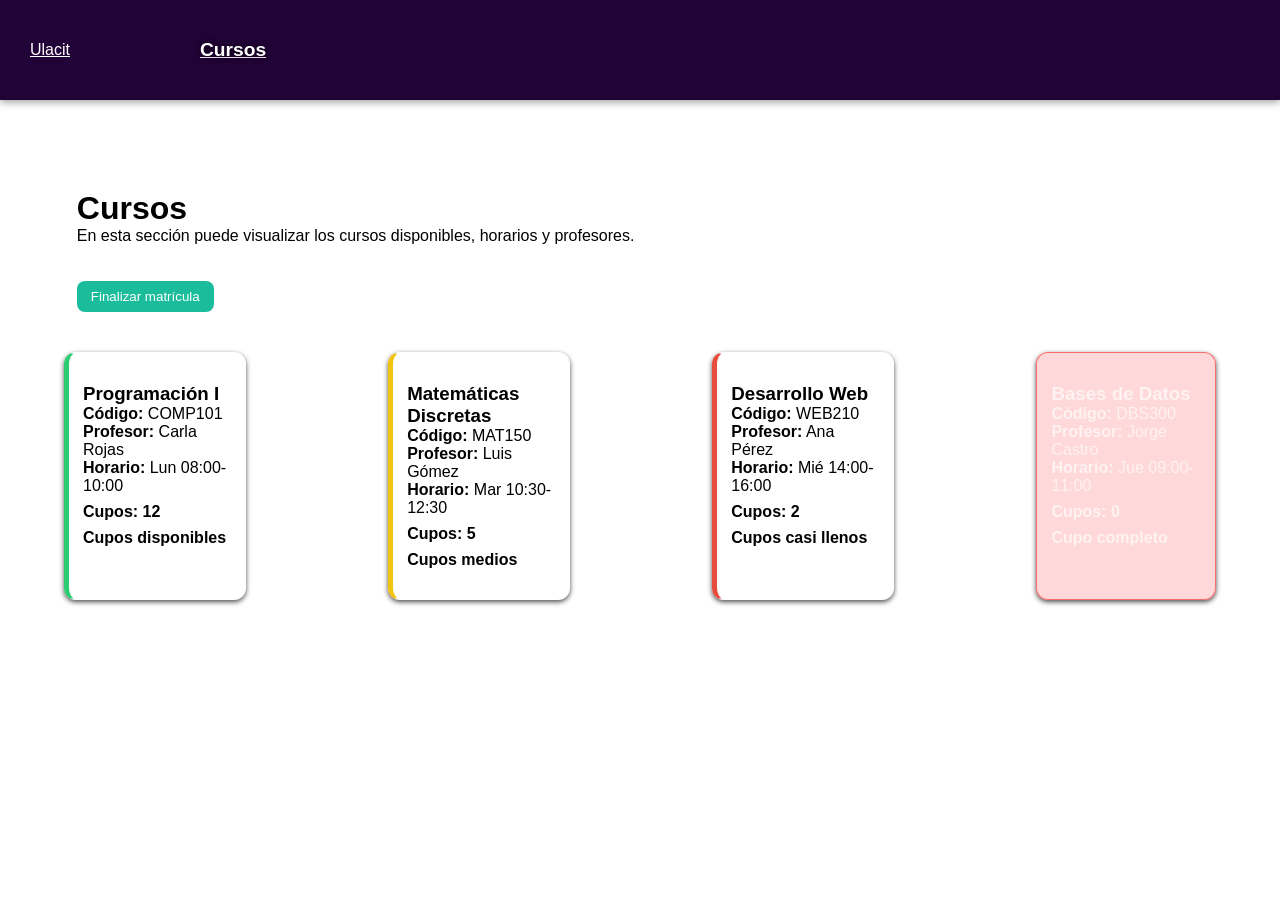
==== cursos.html @ ebf5ad23 "primer commit" ====
<!DOCTYPE html>
<html lang="en">
    <head>
        <meta charset="UTF-8">
        <meta name="viewport" content="width=device-width, initial-scale=1.0">
        <title>Document</title>
        <link rel="stylesheet" href="index.css">
    </head>
    <header class="ulacit-header">
        <a class="logo" href="index.html">Ulacit</a>
        <a class="MenuParte" href="cursos.html">Cursos</a>
    </header>
    <body>
        <div class="main">
            <h1>Cursos</h1>
            <p>
                En esta sección puede visualizar los cursos disponibles,
                horarios y profesores.
            </p>
            <p id="carrito-info" style="margin-top: 8px; color: #fff;">Carrito: 0 cursos</p>
            <button id="btn-checkout" type="button">Finalizar matrícula</button>
        </div>
        <div class="access-cards"></div>

        <!-- Modal curso -->
        <div class="modal" id="curso-modal" aria-hidden="true">
            <div class="modal-content">
                <button class="modal-close" id="modal-close">×</button>
                <h2>Detalle del curso</h2>
                <div id="modal-body"></div>
                <div class="modal-actions">
                    <button class="btn si" id="add-to-cart" type="button">Agregar al carrito</button>
                    <button class="btn no" id="modal-cancel" type="button">Cancelar</button>
                </div>
            </div>
        </div>

        <script src="index.js"></script>
    </body>
</html>
---- index.css ----
/* Reset general */
* {
  margin: 0;
}

/* Fuente general */
* {
  font-family: Verdana, Geneva, sans-serif !important;
  box-sizing: border-box;
}
.btn {
  margin: 5px;

  color: floralwhite;
  border: 1px solid #fff;
  border-radius: 5px;
  padding: 5px;
}
.btn {
  margin: 5px;
  background-color: #c0392b;
  color: floralwhite;
}
.si {
  background-color: #115c00;
}
.no {
  background-color: #c0392b;
}
.volver{
    background-color: #2ecc71;
}
.MenuParte {
  font-size: 1.2rem;
  font-weight: bold;
  color: #ffffff;
  text-shadow: 0px 0px 6px rgba(0, 0, 0, 0.85);
  padding: 100px;
}
.MenuParte:hover {
  box-shadow: #ffffff 1px 5px 10px;
}
.logo {
  width: 100px;
  text-align: center;
  color: #ffffff;
}
/* ======= CONTENEDOR PRINCIPAL ======= */
.main {
  padding: 90px 6% 40px 6%; /* 90px arriba para dejar espacio al header fijo */
  position: relative;
  z-index: 5;
}

/* Panel sombreado sobre la imagen (estilo login-block anterior) */
.left-panel {
  max-width: 380px;
  width: 100%;
  background: rgba(0, 0, 0, 0.65); /* sombreado elegante */
  border-radius: 16px;
  padding: 26px 28px;
  box-shadow: 0 18px 40px rgba(0, 0, 0, 0.75);
}

.left-panel h1 {
  font-size: 22px;
  font-weight: bold;
  margin: 0 0 6px 0;
}

.left-panel h2 {
  font-size: 13px;
  margin: 0 0 24px 0;
  opacity: 0.9;
}

/* Pie de página fijo para el copyright */
#copyright {
  position: fixed;
  bottom: 12px;
  left: 50%;
  transform: translateX(-50%);
  background: rgba(0, 0, 0, 0.45);
  padding: 6px 18px;
  border-radius: 8px;
  color: #ffffff !important;
  text-shadow: 0px 0px 6px rgba(0, 0, 0, 0.85);
  font-size: 0.85rem;
  font-weight: 500;
  z-index: 9999;
}

#copyright a {
  color: #ffffff !important;
  text-decoration: none;
}

/* ======= TARJETAS DE ACCESO ======= */
.access-cards {
  display: flex;
  gap: 14px;
  width: 100%;
}

.access-card {
  background: rgba(255, 255, 255, 0.06);
  width: 33%;
  border-radius: 12px;
  padding: 30px 14px;
  margin: 0% 5%;
  text-decoration: none;
  border: 1px solid rgba(255, 255, 255, 0.18);
  transition: 0.25s;
  box-shadow: 0 2px 5px rgba(0, 0, 0, 0.7);
}

.access-card img {
  width: 60px;
  height: 60px;
  border-radius: 10px;
  object-fit: cover;
  flex-shrink: 0;
}

.access-card span {
  font-size: 14px;
  font-weight: bold;
}

.access-card:hover {
  background: rgba(255, 255, 255, 0.16);
  transform: translateX(4px);
  box-shadow: 0 10px 25px rgba(0, 0, 0, 0.7);
}

.access-card.full {
  background: rgba(255, 0, 0, 0.15);
  color: rgba(255, 255, 255, 0.65);
  border-color: rgba(255, 0, 0, 0.5);
  cursor: not-allowed;
}

.access-card.green {
  border-left: 5px solid #2ecc71;
}

.access-card.yellow {
  border-left: 5px solid #f1c40f;
}

.access-card.red {
  border-left: 5px solid #e74c3c;
}

.access-card .status {
  font-weight: 700;
  margin-top: 8px;
}

.modal {
  position: fixed;
  inset: 0;
  background: rgba(0, 0, 0, 0.55);
  display: none;
  align-items: center;
  justify-content: center;
  z-index: 10000;
}

.modal.visible {
  display: flex;
}

.modal-content {
  background: #111;
  color: #fff;
  padding: 22px;
  border-radius: 12px;
  width: min(520px, 95vw);
  box-shadow: 0 25px 60px rgba(0, 0, 0, 0.6);
  position: relative;
}

.modal-close {
  position: absolute;
  right: 12px;
  top: 12px;
  background: transparent;
  border: 0;
  color: #ccc;
  font-size: 1.4rem;
  cursor: pointer;
}

.modal-actions {
  margin-top: 16px;
  display: flex;
  justify-content: flex-end;
}

#btn-checkout {
  background: #1abc9c;
  border: none;
  color: #fff;
  padding: 8px 14px;
  border-radius: 8px;
  cursor: pointer;
  margin-top: 10px;
}

#btn-checkout:hover {
  opacity: 0.9;
}
.ulacit-header {
  background-color: #220337; /* Morado institucional */
  display: flex;
  align-items: center;
  box-shadow: 0 2px 8px rgba(0, 0, 0, 0.4);
  position: relative;
  z-index: 999;
  height: 100px;
}

/* LOGO ULACIT */
.ulacit-header img {
  height: 110px; /* << Tamaño grande y visible */
  width: auto;
  object-fit: contain;
  image-rendering: auto;
}

/* ========================= */
/* RESPONSIVO */
/* ========================= */

@media (max-width: 900px) {
  .main-container {
    justify-content: center;
    padding: 30px 4%;
  }

  .left-panel {
    max-width: 340px;
    padding: 22px 20px;
  }
}

@media (max-width: 600px) {
  body.bb-login {
    background-attachment: scroll;
    background-position: top center;
  }

  .left-panel {
    max-width: 320px;
  }
}

@media (max-width: 768px) {
  body.bb-login {
    background-size: cover; /* en móvil volvemos a cover para llenar la pantalla */
    background-position: center top;
    background-attachment: scroll;
  }

  .main-container {
    padding: 80px 4% 30px 4%;
    justify-content: center;
  }
}
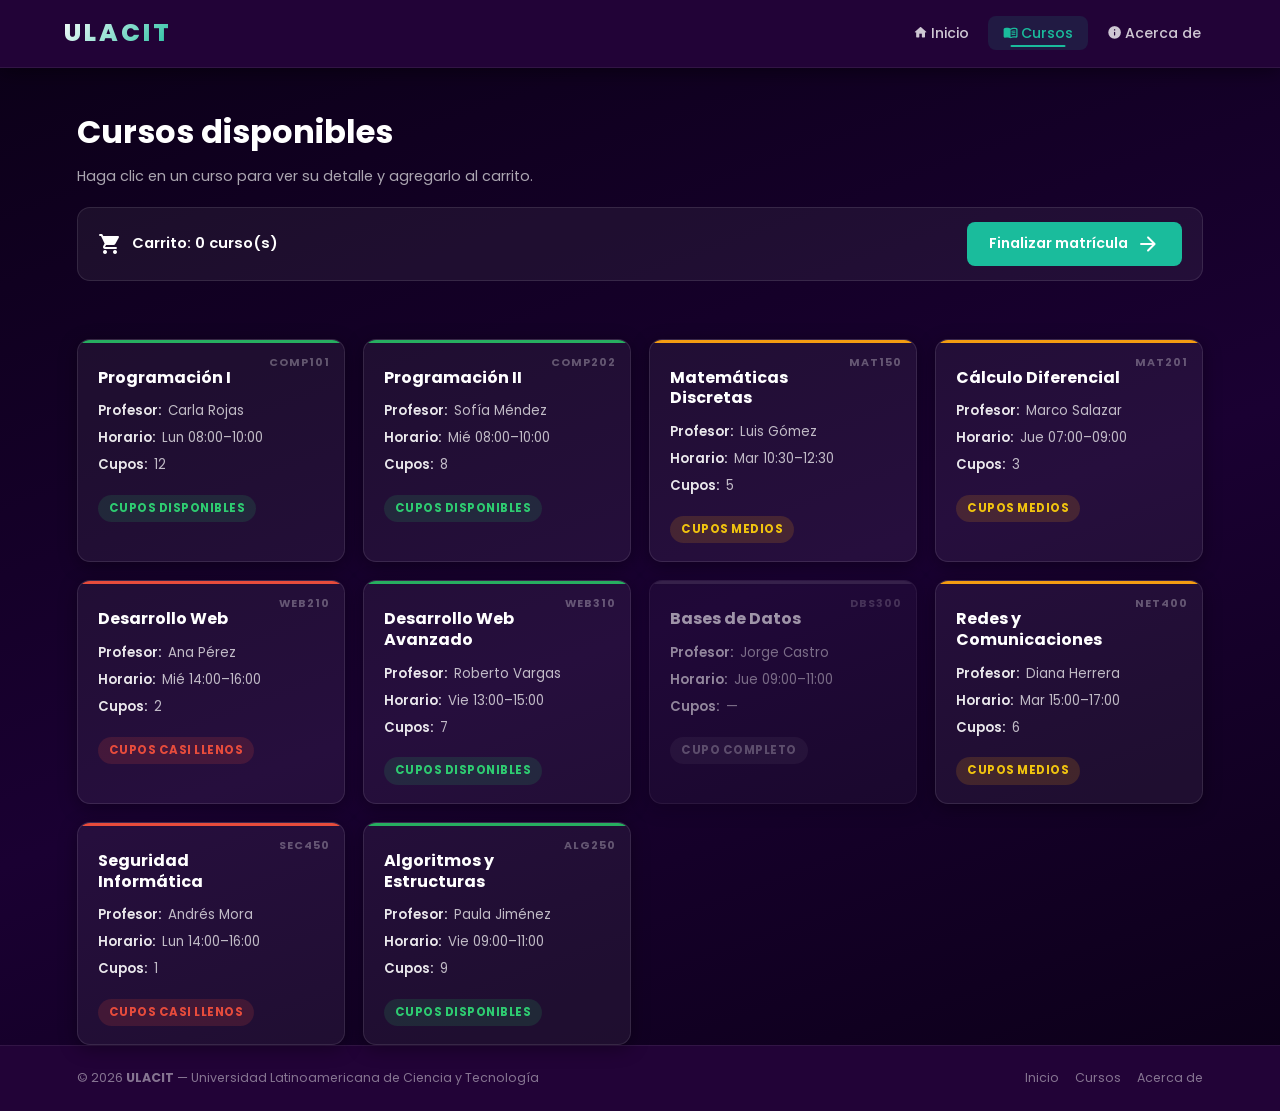
==== commit 6b7aaea9: "claude aporte" ====
--- a/cursos.html
+++ b/cursos.html
@@ -1,40 +1,97 @@
 <!DOCTYPE html>
-<html lang="en">
-    <head>
-        <meta charset="UTF-8">
-        <meta name="viewport" content="width=device-width, initial-scale=1.0">
-        <title>Document</title>
-        <link rel="stylesheet" href="index.css">
-    </head>
-    <header class="ulacit-header">
-        <a class="logo" href="index.html">Ulacit</a>
-        <a class="MenuParte" href="cursos.html">Cursos</a>
-    </header>
-    <body>
-        <div class="main">
-            <h1>Cursos</h1>
-            <p>
-                En esta sección puede visualizar los cursos disponibles,
-                horarios y profesores.
-            </p>
-            <p id="carrito-info" style="margin-top: 8px; color: #fff;">Carrito: 0 cursos</p>
-            <button id="btn-checkout" type="button">Finalizar matrícula</button>
+<html lang="es">
+<head>
+  <meta charset="UTF-8">
+  <meta name="viewport" content="width=device-width, initial-scale=1.0">
+  <meta name="description" content="Catálogo de cursos disponibles — Sistema de Matrícula ULACIT">
+  <title>Cursos | Sistema de Matrícula — ULACIT</title>
+  <link rel="stylesheet" href="index.css">
+  <link rel="stylesheet" href="https://fonts.googleapis.com/icon?family=Material+Icons+Round">
+</head>
+<body>
+
+  <!-- ── Header ─────────────────────────────────── -->
+  <header class="ulacit-header">
+    <a class="logo" href="index.html">ULACIT</a>
+
+    <nav aria-label="Navegación principal">
+      <ul class="nav-menu" id="nav-menu">
+        <li><a class="nav-link" href="index.html"><span class="material-icons-round">home</span>Inicio</a></li>
+        <li><a class="nav-link active" href="cursos.html"><span class="material-icons-round">menu_book</span>Cursos</a></li>
+        <li><a class="nav-link" href="about.html"><span class="material-icons-round">info</span>Acerca de</a></li>
+      </ul>
+    </nav>
+
+    <button class="hamburger" id="hamburger" aria-label="Abrir menú" aria-expanded="false">
+      <span></span><span></span><span></span>
+    </button>
+  </header>
+
+  <!-- ── Page wrapper ───────────────────────────── -->
+  <div class="page-wrapper">
+
+    <div class="main">
+      <h1 class="page-title">Cursos disponibles</h1>
+      <p class="page-subtitle">Haga clic en un curso para ver su detalle y agregarlo al carrito.</p>
+
+      <!-- Cart bar -->
+      <div class="cart-bar">
+        <div class="cart-left">
+          <span class="material-icons-round cart-icon">shopping_cart</span>
+          <span id="carrito-info">Carrito: 0 curso(s)</span>
         </div>
-        <div class="access-cards"></div>
+        <button id="btn-checkout" type="button">
+          Finalizar matrícula <span class="material-icons-round">arrow_forward</span>
+        </button>
+      </div>
+    </div>
 
-        <!-- Modal curso -->
-        <div class="modal" id="curso-modal" aria-hidden="true">
-            <div class="modal-content">
-                <button class="modal-close" id="modal-close">×</button>
-                <h2>Detalle del curso</h2>
-                <div id="modal-body"></div>
-                <div class="modal-actions">
-                    <button class="btn si" id="add-to-cart" type="button">Agregar al carrito</button>
-                    <button class="btn no" id="modal-cancel" type="button">Cancelar</button>
-                </div>
-            </div>
+    <!-- Cards container (filled by JS) -->
+    <div class="access-cards" style="padding: 0 6%;"></div>
+
+    <!-- ── Modal ──────────────────────────────── -->
+    <div class="modal" id="curso-modal" aria-hidden="true" role="dialog" aria-modal="true" aria-labelledby="modal-title">
+      <div class="modal-content">
+        <button class="modal-close" id="modal-close" aria-label="Cerrar"><span class="material-icons-round">close</span></button>
+        <h2 id="modal-title">Detalle del curso</h2>
+        <div id="modal-body"></div>
+        <div class="modal-actions">
+          <button class="btn no"  id="modal-cancel" type="button"><span class="material-icons-round">close</span> Cancelar</button>
+          <button class="btn si"  id="add-to-cart"  type="button"><span class="material-icons-round">add_shopping_cart</span> Agregar al carrito</button>
         </div>
+      </div>
+    </div>
 
-        <script src="index.js"></script>
-    </body>
-</html>+  </div><!-- /page-wrapper -->
+
+  <!-- ── Footer ─────────────────────────────────── -->
+  <footer class="site-footer">
+    <span class="footer-copy">
+      &copy; 2026 <strong>ULACIT</strong> — Universidad Latinoamericana de Ciencia y Tecnología
+    </span>
+    <nav class="footer-links" aria-label="Links del pie de página">
+      <a href="index.html">Inicio</a>
+      <a href="cursos.html">Cursos</a>
+      <a href="about.html">Acerca de</a>
+    </nav>
+  </footer>
+
+  <script src="index.js"></script>
+  <script>
+    const hamburger = document.getElementById('hamburger');
+    const navMenu   = document.getElementById('nav-menu');
+    hamburger.addEventListener('click', () => {
+      const open = hamburger.classList.toggle('open');
+      navMenu.classList.toggle('open');
+      hamburger.setAttribute('aria-expanded', open);
+    });
+    navMenu.querySelectorAll('.nav-link').forEach(link => {
+      link.addEventListener('click', () => {
+        hamburger.classList.remove('open');
+        navMenu.classList.remove('open');
+        hamburger.setAttribute('aria-expanded', 'false');
+      });
+    });
+  </script>
+</body>
+</html>
--- a/index.css
+++ b/index.css
@@ -1,270 +1,953 @@
-/* Reset general */
-* {
-  margin: 0;
-}
-
-/* Fuente general */
-* {
-  font-family: Verdana, Geneva, sans-serif !important;
-  box-sizing: border-box;
-}
+/* ============================================================
+   ULACIT — Sistema de Matrícula  |  index.css
+   ============================================================ */
+
+@import url('https://fonts.googleapis.com/css2?family=Poppins:wght@300;400;500;600;700;800&display=swap');
+
+/* ─── VARIABLES ───────────────────────────────────────────── */
+:root {
+  --clr-primary:       #220337;
+  --clr-primary-dark:  #150220;
+  --clr-primary-light: #3a0660;
+  --clr-secondary:     #1abc9c;
+  --clr-secondary-dark:#16a085;
+  --clr-accent:        #9b59b6;
+  --clr-danger:        #e74c3c;
+  --clr-warning:       #f39c12;
+  --clr-success:       #27ae60;
+  --clr-text:          #ffffff;
+  --clr-muted:         rgba(255,255,255,.65);
+  --clr-card:          rgba(255,255,255,.055);
+  --clr-card-border:   rgba(255,255,255,.1);
+  --clr-overlay:       rgba(0,0,0,.6);
+
+  --header-h:   68px;
+  --radius:     13px;
+  --radius-sm:  8px;
+  --shadow-sm:  0 4px 18px rgba(0,0,0,.35);
+  --shadow-lg:  0 14px 40px rgba(0,0,0,.6);
+  --transition: .22s ease;
+}
+
+/* ─── RESET & BASE ────────────────────────────────────────── */
+*, *::before, *::after { margin: 0; padding: 0; box-sizing: border-box; }
+
+html { scroll-behavior: smooth; font-size: 16px; }
+
+body {
+  font-family: 'Poppins', Verdana, Geneva, sans-serif;
+  background: linear-gradient(160deg, #0b0017 0%, #1a0032 55%, #0b0017 100%);
+  color: var(--clr-text);
+  min-height: 100vh;
+  line-height: 1.65;
+}
+
+a { text-decoration: none; color: inherit; }
+img { display: block; max-width: 100%; }
+button { font-family: inherit; cursor: pointer; }
+
+/* ─── HEADER / NAV ────────────────────────────────────────── */
+.ulacit-header {
+  position: fixed;
+  top: 0; left: 0; right: 0;
+  height: var(--header-h);
+  background: var(--clr-primary);
+  display: flex;
+  align-items: center;
+  justify-content: space-between;
+  padding: 0 5%;
+  z-index: 1000;
+  box-shadow: 0 2px 20px rgba(0,0,0,.5);
+  border-bottom: 1px solid rgba(255,255,255,.07);
+}
+
+.logo {
+  font-size: 1.55rem;
+  font-weight: 800;
+  letter-spacing: 3px;
+  text-transform: uppercase;
+  background: linear-gradient(135deg, #fff 0%, var(--clr-secondary) 100%);
+  -webkit-background-clip: text;
+  -webkit-text-fill-color: transparent;
+  background-clip: text;
+  flex-shrink: 0;
+}
+
+/* Nav list */
+.nav-menu {
+  display: flex;
+  align-items: center;
+  list-style: none;
+  gap: 4px;
+}
+
+.nav-link {
+  font-size: .88rem;
+  font-weight: 500;
+  color: rgba(255,255,255,.78);
+  padding: 7px 15px;
+  border-radius: var(--radius-sm);
+  transition: var(--transition);
+  position: relative;
+  white-space: nowrap;
+}
+
+.nav-link::after {
+  content: '';
+  position: absolute;
+  bottom: 3px; left: 50%;
+  transform: translateX(-50%);
+  width: 0; height: 2px;
+  background: var(--clr-secondary);
+  border-radius: 2px;
+  transition: width .22s ease;
+}
+
+.nav-link:hover        { color: #fff; background: rgba(255,255,255,.09); }
+.nav-link:hover::after { width: 55%; }
+
+.nav-link.active {
+  color: var(--clr-secondary);
+  background: rgba(26,188,156,.12);
+}
+.nav-link.active::after { width: 55%; }
+
+/* ── Hamburger ── */
+.hamburger {
+  display: none;
+  flex-direction: column;
+  gap: 5px;
+  padding: 8px;
+  background: transparent;
+  border: none;
+  border-radius: var(--radius-sm);
+  transition: var(--transition);
+}
+.hamburger:hover { background: rgba(255,255,255,.1); }
+
+.hamburger span {
+  display: block;
+  width: 22px; height: 2px;
+  background: #fff;
+  border-radius: 2px;
+  transition: var(--transition);
+}
+.hamburger.open span:nth-child(1) { transform: translateY(7px) rotate(45deg); }
+.hamburger.open span:nth-child(2) { opacity: 0; }
+.hamburger.open span:nth-child(3) { transform: translateY(-7px) rotate(-45deg); }
+
+/* ─── PAGE WRAPPER ────────────────────────────────────────── */
+.page-wrapper { padding-top: var(--header-h); min-height: 100vh; }
+
+/* ─── HERO ────────────────────────────────────────────────── */
+.hero {
+  padding: 72px 6% 56px;
+  position: relative;
+  overflow: hidden;
+}
+
+.hero::before {
+  content: '';
+  position: absolute;
+  top: -30%; right: -15%;
+  width: 550px; height: 550px;
+  background: radial-gradient(circle, rgba(26,188,156,.09) 0%, transparent 68%);
+  pointer-events: none;
+}
+
+.hero::after {
+  content: '';
+  position: absolute;
+  bottom: -20%; left: -10%;
+  width: 400px; height: 400px;
+  background: radial-gradient(circle, rgba(155,89,182,.07) 0%, transparent 68%);
+  pointer-events: none;
+}
+
+.hero-badge {
+  display: inline-flex;
+  align-items: center;
+  gap: 8px;
+  background: rgba(26,188,156,.14);
+  border: 1px solid rgba(26,188,156,.3);
+  color: var(--clr-secondary);
+  padding: 5px 14px;
+  border-radius: 50px;
+  font-size: .75rem;
+  font-weight: 600;
+  letter-spacing: 1.5px;
+  text-transform: uppercase;
+  margin-bottom: 22px;
+}
+
+.hero-badge .dot {
+  width: 7px; height: 7px;
+  border-radius: 50%;
+  background: var(--clr-secondary);
+  animation: blink 2s infinite;
+}
+
+@keyframes blink {
+  0%,100% { opacity: 1; }
+  50%      { opacity: .35; }
+}
+
+.hero h1 {
+  font-size: clamp(2rem, 5vw, 3.4rem);
+  font-weight: 800;
+  line-height: 1.15;
+  max-width: 620px;
+  margin-bottom: 18px;
+}
+
+.hero h1 .gradient-text {
+  background: linear-gradient(135deg, var(--clr-secondary) 0%, var(--clr-accent) 100%);
+  -webkit-background-clip: text;
+  -webkit-text-fill-color: transparent;
+  background-clip: text;
+}
+
+.hero p {
+  font-size: 1.02rem;
+  color: var(--clr-muted);
+  max-width: 520px;
+  margin-bottom: 34px;
+}
+
+.hero-actions { display: flex; gap: 12px; flex-wrap: wrap; }
+
+/* ─── BUTTONS ─────────────────────────────────────────────── */
 .btn {
-  margin: 5px;
-
-  color: floralwhite;
-  border: 1px solid #fff;
-  border-radius: 5px;
-  padding: 5px;
-}
-.btn {
-  margin: 5px;
-  background-color: #c0392b;
-  color: floralwhite;
-}
-.si {
-  background-color: #115c00;
-}
-.no {
-  background-color: #c0392b;
-}
-.volver{
-    background-color: #2ecc71;
-}
-.MenuParte {
-  font-size: 1.2rem;
-  font-weight: bold;
-  color: #ffffff;
-  text-shadow: 0px 0px 6px rgba(0, 0, 0, 0.85);
-  padding: 100px;
-}
-.MenuParte:hover {
-  box-shadow: #ffffff 1px 5px 10px;
-}
-.logo {
-  width: 100px;
+  display: inline-flex;
+  align-items: center;
+  justify-content: center;
+  gap: 8px;
+  padding: 10px 22px;
+  border-radius: var(--radius-sm);
+  font-size: .88rem;
+  font-weight: 600;
+  border: none;
+  transition: var(--transition);
+  font-family: inherit;
+  line-height: 1;
+}
+
+.btn-primary {
+  background: var(--clr-secondary);
+  color: #fff;
+}
+.btn-primary:hover {
+  background: var(--clr-secondary-dark);
+  transform: translateY(-2px);
+  box-shadow: 0 8px 24px rgba(26,188,156,.4);
+}
+
+.btn-outline {
+  background: transparent;
+  color: #fff;
+  border: 1.5px solid rgba(255,255,255,.28);
+}
+.btn-outline:hover {
+  background: rgba(255,255,255,.08);
+  border-color: rgba(255,255,255,.55);
+}
+
+.btn-ghost {
+  background: rgba(255,255,255,.07);
+  color: #fff;
+  border: 1px solid var(--clr-card-border);
+}
+.btn-ghost:hover { background: rgba(255,255,255,.13); }
+
+/* compat con código existente */
+.btn.si     { background: var(--clr-success); color: #fff; }
+.btn.no     { background: var(--clr-danger);  color: #fff; }
+.btn.si:hover { background: #219a52; transform: translateY(-1px); }
+.btn.no:hover { background: #c0392b; }
+.btn.volver { background: var(--clr-success); color: #fff; }
+.btn.volver:hover { background: #219a52; transform: translateY(-1px); }
+
+/* ─── STATS ───────────────────────────────────────────────── */
+.stats-section {
+  display: grid;
+  grid-template-columns: repeat(4, 1fr);
+  gap: 16px;
+  padding: 0 6% 56px;
+}
+
+.stat-card {
+  background: var(--clr-card);
+  border: 1px solid var(--clr-card-border);
+  border-radius: var(--radius);
+  padding: 24px 20px;
   text-align: center;
-  color: #ffffff;
-}
-/* ======= CONTENEDOR PRINCIPAL ======= */
+  transition: var(--transition);
+}
+.stat-card:hover { background: rgba(255,255,255,.1); transform: translateY(-4px); }
+
+.stat-number {
+  display: block;
+  font-size: 2.1rem;
+  font-weight: 800;
+  background: linear-gradient(135deg, var(--clr-secondary) 0%, var(--clr-accent) 100%);
+  -webkit-background-clip: text;
+  -webkit-text-fill-color: transparent;
+  background-clip: text;
+  line-height: 1;
+  margin-bottom: 6px;
+}
+
+.stat-label {
+  font-size: .75rem;
+  font-weight: 500;
+  color: var(--clr-muted);
+  text-transform: uppercase;
+  letter-spacing: 1px;
+}
+
+/* ─── HOW IT WORKS ────────────────────────────────────────── */
+.section {
+  padding: 0 6% 64px;
+}
+
+.section-head { margin-bottom: 32px; }
+
+.section-head h2 {
+  font-size: clamp(1.3rem, 2.5vw, 1.9rem);
+  font-weight: 700;
+  margin-bottom: 6px;
+}
+
+.section-head p { font-size: .9rem; color: var(--clr-muted); }
+
+.steps-grid {
+  display: grid;
+  grid-template-columns: repeat(auto-fit, minmax(200px, 1fr));
+  gap: 20px;
+}
+
+.step-card {
+  background: var(--clr-card);
+  border: 1px solid var(--clr-card-border);
+  border-radius: var(--radius);
+  padding: 30px 22px;
+  text-align: center;
+  transition: var(--transition);
+}
+.step-card:hover { background: rgba(255,255,255,.09); transform: translateY(-5px); box-shadow: var(--shadow-lg); }
+
+.step-num {
+  width: 52px; height: 52px;
+  border-radius: 50%;
+  background: linear-gradient(135deg, var(--clr-secondary) 0%, var(--clr-accent) 100%);
+  color: #fff;
+  font-size: 1.25rem;
+  font-weight: 800;
+  display: flex;
+  align-items: center;
+  justify-content: center;
+  margin: 0 auto 18px;
+  box-shadow: 0 6px 18px rgba(26,188,156,.35);
+}
+
+.step-card h3 { font-size: .97rem; font-weight: 700; margin-bottom: 8px; }
+.step-card p  { font-size: .82rem; color: var(--clr-muted); }
+
+/* ─── COURSES PAGE — MAIN ─────────────────────────────────── */
 .main {
-  padding: 90px 6% 40px 6%; /* 90px arriba para dejar espacio al header fijo */
+  padding: 38px 6% 32px;
+}
+
+.page-title    { font-size: clamp(1.4rem, 3vw, 2rem); font-weight: 700; margin-bottom: 6px; }
+.page-subtitle { font-size: .9rem; color: var(--clr-muted); margin-bottom: 0; }
+
+/* Cart bar */
+.cart-bar {
+  display: flex;
+  align-items: center;
+  justify-content: space-between;
+  background: var(--clr-card);
+  border: 1px solid var(--clr-card-border);
+  border-radius: var(--radius);
+  padding: 14px 20px;
+  margin: 18px 0 26px;
+  gap: 12px;
+  flex-wrap: wrap;
+}
+
+.cart-left {
+  display: flex;
+  align-items: center;
+  gap: 10px;
+}
+
+.cart-icon { font-size: 1.35rem; }
+
+#carrito-info {
+  font-size: .92rem;
+  font-weight: 600;
+  color: var(--clr-text);
+}
+
+#btn-checkout {
+  display: inline-flex;
+  align-items: center;
+  gap: 8px;
+  background: var(--clr-secondary);
+  border: none;
+  color: #fff;
+  padding: 10px 22px;
+  border-radius: var(--radius-sm);
+  font-size: .88rem;
+  font-weight: 600;
+  font-family: inherit;
+  transition: var(--transition);
+}
+#btn-checkout:hover {
+  background: var(--clr-secondary-dark);
+  transform: translateY(-2px);
+  box-shadow: 0 8px 22px rgba(26,188,156,.4);
+}
+
+/* ─── COURSE CARDS GRID ───────────────────────────────────── */
+.access-cards {
+  display: grid;
+  grid-template-columns: repeat(auto-fill, minmax(268px, 1fr));
+  gap: 18px;
+  padding-bottom: 60px;
+}
+
+.access-card {
+  background: var(--clr-card);
+  border: 1px solid var(--clr-card-border);
+  border-radius: var(--radius);
+  padding: 22px 20px 18px;
   position: relative;
-  z-index: 5;
-}
-
-/* Panel sombreado sobre la imagen (estilo login-block anterior) */
-.left-panel {
-  max-width: 380px;
-  width: 100%;
-  background: rgba(0, 0, 0, 0.65); /* sombreado elegante */
-  border-radius: 16px;
-  padding: 26px 28px;
-  box-shadow: 0 18px 40px rgba(0, 0, 0, 0.75);
-}
-
-.left-panel h1 {
-  font-size: 22px;
-  font-weight: bold;
-  margin: 0 0 6px 0;
-}
-
-.left-panel h2 {
-  font-size: 13px;
-  margin: 0 0 24px 0;
-  opacity: 0.9;
-}
-
-/* Pie de página fijo para el copyright */
-#copyright {
-  position: fixed;
-  bottom: 12px;
-  left: 50%;
-  transform: translateX(-50%);
-  background: rgba(0, 0, 0, 0.45);
-  padding: 6px 18px;
-  border-radius: 8px;
-  color: #ffffff !important;
-  text-shadow: 0px 0px 6px rgba(0, 0, 0, 0.85);
-  font-size: 0.85rem;
-  font-weight: 500;
-  z-index: 9999;
-}
-
-#copyright a {
-  color: #ffffff !important;
-  text-decoration: none;
-}
-
-/* ======= TARJETAS DE ACCESO ======= */
-.access-cards {
-  display: flex;
-  gap: 14px;
-  width: 100%;
-}
-
-.access-card {
-  background: rgba(255, 255, 255, 0.06);
-  width: 33%;
-  border-radius: 12px;
-  padding: 30px 14px;
-  margin: 0% 5%;
-  text-decoration: none;
-  border: 1px solid rgba(255, 255, 255, 0.18);
-  transition: 0.25s;
-  box-shadow: 0 2px 5px rgba(0, 0, 0, 0.7);
-}
-
-.access-card img {
-  width: 60px;
-  height: 60px;
-  border-radius: 10px;
-  object-fit: cover;
+  overflow: hidden;
+  transition: var(--transition);
+  box-shadow: var(--shadow-sm);
+}
+
+/* coloured top bar */
+.access-card::before {
+  content: '';
+  position: absolute;
+  top: 0; left: 0; right: 0;
+  height: 3px;
+  transition: var(--transition);
+}
+.access-card.green::before  { background: var(--clr-success); }
+.access-card.yellow::before { background: var(--clr-warning); }
+.access-card.red::before    { background: var(--clr-danger); }
+.access-card.full::before   { background: rgba(255,255,255,.18); }
+
+.access-card:not(.full) { cursor: pointer; }
+.access-card:not(.full):hover {
+  background: rgba(255,255,255,.11);
+  transform: translateY(-6px);
+  box-shadow: var(--shadow-lg);
+}
+
+.access-card.full {
+  opacity: .58;
+  cursor: not-allowed;
+}
+
+/* code badge top-right */
+.card-code {
+  position: absolute;
+  top: 14px; right: 14px;
+  font-size: .68rem;
+  font-weight: 700;
+  color: rgba(255,255,255,.3);
+  text-transform: uppercase;
+  letter-spacing: 1px;
+}
+
+.access-card h3 {
+  font-size: 1rem;
+  font-weight: 700;
+  margin: 6px 0 12px;
+  padding-right: 52px;
+  line-height: 1.3;
+}
+
+.access-card p {
+  font-size: .83rem;
+  color: rgba(255,255,255,.72);
+  margin-bottom: 5px;
+  display: flex;
+  gap: 6px;
+  align-items: baseline;
+}
+
+.access-card p strong {
+  color: rgba(255,255,255,.9);
+  font-weight: 600;
   flex-shrink: 0;
 }
 
-.access-card span {
-  font-size: 14px;
-  font-weight: bold;
-}
-
-.access-card:hover {
-  background: rgba(255, 255, 255, 0.16);
-  transform: translateX(4px);
-  box-shadow: 0 10px 25px rgba(0, 0, 0, 0.7);
-}
-
-.access-card.full {
-  background: rgba(255, 0, 0, 0.15);
-  color: rgba(255, 255, 255, 0.65);
-  border-color: rgba(255, 0, 0, 0.5);
-  cursor: not-allowed;
-}
-
-.access-card.green {
-  border-left: 5px solid #2ecc71;
-}
-
-.access-card.yellow {
-  border-left: 5px solid #f1c40f;
-}
-
-.access-card.red {
-  border-left: 5px solid #e74c3c;
-}
-
-.access-card .status {
+/* status chip */
+.status-chip {
+  display: inline-block;
+  margin-top: 14px;
+  padding: 4px 11px;
+  border-radius: 50px;
+  font-size: .73rem;
   font-weight: 700;
-  margin-top: 8px;
-}
-
+  text-transform: uppercase;
+  letter-spacing: .5px;
+}
+
+.access-card.green  .status-chip { background: rgba(39,174,96,.16);  color: #2ecc71; }
+.access-card.yellow .status-chip { background: rgba(243,156,18,.16); color: #f1c40f; }
+.access-card.red    .status-chip { background: rgba(231,76,60,.16);  color: #e74c3c; }
+.access-card.full   .status-chip { background: rgba(255,255,255,.08); color: rgba(255,255,255,.45); }
+
+/* ─── MODAL ───────────────────────────────────────────────── */
 .modal {
   position: fixed;
   inset: 0;
-  background: rgba(0, 0, 0, 0.55);
+  background: rgba(0,0,0,.72);
   display: none;
   align-items: center;
   justify-content: center;
   z-index: 10000;
+  backdrop-filter: blur(5px);
+  padding: 20px;
 }
 
 .modal.visible {
   display: flex;
+  animation: fadeIn .18s ease;
+}
+
+@keyframes fadeIn {
+  from { opacity: 0; }
+  to   { opacity: 1; }
 }
 
 .modal-content {
-  background: #111;
+  background: linear-gradient(148deg, #1a0030, #220337);
   color: #fff;
-  padding: 22px;
-  border-radius: 12px;
-  width: min(520px, 95vw);
-  box-shadow: 0 25px 60px rgba(0, 0, 0, 0.6);
+  padding: 32px;
+  border-radius: 16px;
+  width: min(520px, 100%);
+  box-shadow: 0 30px 80px rgba(0,0,0,.7);
   position: relative;
+  border: 1px solid rgba(255,255,255,.1);
+  animation: slideUp .22s ease;
+}
+
+@keyframes slideUp {
+  from { transform: translateY(18px); opacity: 0; }
+  to   { transform: translateY(0);    opacity: 1; }
+}
+
+.modal-content h2 {
+  font-size: 1.2rem;
+  font-weight: 700;
+  margin-bottom: 20px;
+  padding-bottom: 14px;
+  border-bottom: 1px solid rgba(255,255,255,.1);
 }
 
 .modal-close {
   position: absolute;
-  right: 12px;
-  top: 12px;
-  background: transparent;
-  border: 0;
+  right: 14px; top: 14px;
+  background: rgba(255,255,255,.1);
+  border: none;
   color: #ccc;
+  font-size: 1rem;
+  width: 30px; height: 30px;
+  border-radius: 50%;
+  display: flex;
+  align-items: center;
+  justify-content: center;
+  transition: var(--transition);
+}
+.modal-close:hover { background: rgba(255,255,255,.2); color: #fff; }
+
+#modal-body p {
+  padding: 9px 0;
+  font-size: .87rem;
+  border-bottom: 1px solid rgba(255,255,255,.06);
+  display: flex;
+  gap: 8px;
+  align-items: baseline;
+}
+#modal-body p:last-child { border-bottom: none; }
+
+.modal-actions {
+  margin-top: 22px;
+  display: flex;
+  justify-content: flex-end;
+  gap: 10px;
+}
+
+/* ─── INVOICE / BILLING ───────────────────────────────────── */
+.invoice-wrap {
+  max-width: 720px;
+  margin: 0 auto;
+  padding: 38px 6% 60px;
+}
+
+.invoice-card {
+  background: var(--clr-card);
+  border: 1px solid var(--clr-card-border);
+  border-radius: var(--radius);
+  overflow: hidden;
+  margin-bottom: 18px;
+}
+
+.invoice-card-head {
+  padding: 22px 26px 18px;
+  border-bottom: 1px solid var(--clr-card-border);
+  position: relative;
+}
+.invoice-card-head::before {
+  content: '';
+  position: absolute;
+  top: 0; left: 0; right: 0;
+  height: 4px;
+  background: linear-gradient(135deg, var(--clr-secondary) 0%, var(--clr-accent) 100%);
+}
+
+.invoice-card-head h1 {
   font-size: 1.4rem;
-  cursor: pointer;
-}
-
-.modal-actions {
-  margin-top: 16px;
-  display: flex;
-  justify-content: flex-end;
-}
-
-#btn-checkout {
-  background: #1abc9c;
-  border: none;
-  color: #fff;
-  padding: 8px 14px;
-  border-radius: 8px;
-  cursor: pointer;
-  margin-top: 10px;
-}
-
-#btn-checkout:hover {
-  opacity: 0.9;
-}
-.ulacit-header {
-  background-color: #220337; /* Morado institucional */
-  display: flex;
-  align-items: center;
-  box-shadow: 0 2px 8px rgba(0, 0, 0, 0.4);
+  font-weight: 700;
+  margin-bottom: 4px;
+}
+.invoice-card-head p  { font-size: .85rem; color: var(--clr-muted); }
+
+.invoice-meta {
+  display: flex;
+  gap: 10px;
+  flex-wrap: wrap;
+  margin-top: 14px;
+}
+.invoice-meta span {
+  font-size: .75rem;
+  color: var(--clr-muted);
+  background: rgba(255,255,255,.07);
+  padding: 4px 10px;
+  border-radius: 6px;
+}
+
+.invoice-list-label {
+  padding: 12px 26px;
+  font-size: .72rem;
+  font-weight: 700;
+  text-transform: uppercase;
+  letter-spacing: 1px;
+  color: var(--clr-muted);
+  background: rgba(255,255,255,.04);
+  border-bottom: 1px solid var(--clr-card-border);
+}
+
+.invoice-item {
+  padding: 16px 26px;
+  border-bottom: 1px solid rgba(255,255,255,.05);
+  transition: var(--transition);
+}
+.invoice-item:last-child { border-bottom: none; }
+.invoice-item:hover      { background: rgba(255,255,255,.04); }
+
+.invoice-item .course-name {
+  font-size: .95rem;
+  font-weight: 600;
+  margin-bottom: 5px;
+}
+.invoice-item .course-meta {
+  font-size: .8rem;
+  color: var(--clr-muted);
+  display: flex;
+  gap: 18px;
+  flex-wrap: wrap;
+}
+
+.invoice-footer-bar {
+  padding: 18px 26px;
+  display: flex;
+  align-items: center;
+  justify-content: space-between;
+  gap: 16px;
+  flex-wrap: wrap;
+  background: rgba(255,255,255,.04);
+  border-top: 1px solid var(--clr-card-border);
+}
+
+.invoice-total-text {
+  font-size: 1rem;
+  font-weight: 700;
+}
+.invoice-total-text span {
+  font-size: 1.3rem;
+  color: var(--clr-secondary);
+}
+
+.invoice-btn-group { display: flex; gap: 10px; flex-wrap: wrap; }
+
+/* confirmed state */
+.confirm-msg {
+  display: none;
+  background: rgba(39,174,96,.12);
+  border: 1px solid rgba(39,174,96,.3);
+  border-radius: var(--radius);
+  padding: 22px 26px;
+  text-align: center;
+  margin-bottom: 18px;
+}
+.confirm-msg.show { display: block; }
+.confirm-msg h2   { color: var(--clr-secondary); font-size: 1.2rem; margin-bottom: 6px; }
+.confirm-msg p    { font-size: .88rem; color: var(--clr-muted); }
+
+/* ─── ABOUT PAGE ──────────────────────────────────────────── */
+.about-hero {
+  padding: 72px 6% 48px;
+  text-align: center;
   position: relative;
-  z-index: 999;
-  height: 100px;
-}
-
-/* LOGO ULACIT */
-.ulacit-header img {
-  height: 110px; /* << Tamaño grande y visible */
-  width: auto;
-  object-fit: contain;
-  image-rendering: auto;
-}
-
-/* ========================= */
-/* RESPONSIVO */
-/* ========================= */
-
+  overflow: hidden;
+}
+.about-hero::before {
+  content: '';
+  position: absolute;
+  inset: 0;
+  background: radial-gradient(ellipse at 50% 40%, rgba(26,188,156,.07) 0%, transparent 65%);
+  pointer-events: none;
+}
+.about-hero h1 { font-size: clamp(1.7rem, 4vw, 2.8rem); font-weight: 800; margin-bottom: 14px; }
+.about-hero p  { font-size: 1rem; color: var(--clr-muted); max-width: 600px; margin: 0 auto; }
+
+.features-grid {
+  display: grid;
+  grid-template-columns: repeat(auto-fit, minmax(255px, 1fr));
+  gap: 18px;
+}
+
+.feature-card {
+  background: var(--clr-card);
+  border: 1px solid var(--clr-card-border);
+  border-radius: var(--radius);
+  padding: 28px 24px;
+  transition: var(--transition);
+}
+.feature-card:hover {
+  background: rgba(255,255,255,.09);
+  transform: translateY(-5px);
+  box-shadow: var(--shadow-lg);
+}
+
+.feature-icon {
+  font-size: 2rem;
+  margin-bottom: 14px;
+  display: block;
+}
+
+.feature-card h3 { font-size: .97rem; font-weight: 700; margin-bottom: 8px; }
+.feature-card p  { font-size: .84rem; color: var(--clr-muted); line-height: 1.65; }
+
+.about-info-grid {
+  display: grid;
+  grid-template-columns: 1fr 1fr;
+  gap: 18px;
+}
+
+.about-info-card {
+  background: var(--clr-card);
+  border: 1px solid var(--clr-card-border);
+  border-radius: var(--radius);
+  padding: 26px 24px;
+}
+
+.about-info-card h2 {
+  font-size: 1.05rem;
+  font-weight: 700;
+  margin-bottom: 14px;
+  padding-bottom: 10px;
+  border-bottom: 1px solid var(--clr-card-border);
+  color: var(--clr-secondary);
+}
+
+.about-info-card p,
+.about-info-card li {
+  font-size: .86rem;
+  color: var(--clr-muted);
+  margin-bottom: 7px;
+  line-height: 1.65;
+}
+.about-info-card ul { padding-left: 18px; }
+
+/* ─── FOOTER ──────────────────────────────────────────────── */
+.site-footer {
+  background: var(--clr-primary);
+  border-top: 1px solid rgba(255,255,255,.07);
+  padding: 22px 6%;
+  display: flex;
+  align-items: center;
+  justify-content: space-between;
+  flex-wrap: wrap;
+  gap: 10px;
+}
+
+.footer-copy { font-size: .78rem; color: rgba(255,255,255,.45); }
+.footer-copy a { color: var(--clr-secondary); }
+
+.footer-links { display: flex; gap: 16px; }
+.footer-links a {
+  font-size: .78rem;
+  color: rgba(255,255,255,.45);
+  transition: var(--transition);
+}
+.footer-links a:hover { color: var(--clr-secondary); }
+
+/* ─── MATERIAL ICONS ─────────────────────────────────────── */
+/* The icon font is loaded in each HTML file via Google Fonts  */
+
+.material-icons-round {
+  font-size: inherit;
+  vertical-align: -3px;   /* optical alignment with text */
+  line-height: 1;
+  user-select: none;
+}
+
+/* Stat card icon */
+.stat-icon {
+  display: block;
+  font-size: 2rem;
+  color: var(--clr-secondary);
+  margin-bottom: 10px;
+}
+
+/* Feature card icon (about page) */
+.feature-icon {
+  display: block;
+  font-size: 2.2rem;
+  margin-bottom: 14px;
+  color: var(--clr-secondary);
+}
+
+/* Step circle icon */
+.step-num .material-icons-round {
+  font-size: 1.55rem;
+  vertical-align: 0;
+}
+
+/* Buttons: icon slightly smaller than headline */
+.btn .material-icons-round {
+  font-size: 1.05rem;
+  vertical-align: -2px;
+}
+
+/* Nav link icons */
+.nav-link .material-icons-round {
+  font-size: .95rem;
+  vertical-align: -2px;
+  margin-right: 3px;
+}
+
+/* Invoice meta icons */
+.course-meta .material-icons-round {
+  font-size: .85rem;
+  vertical-align: -2px;
+  color: var(--clr-secondary);
+}
+
+/* Confirm message icon */
+.confirm-msg .material-icons-round {
+  font-size: 2.4rem;
+  color: var(--clr-secondary);
+  display: block;
+  margin: 0 auto 10px;
+}
+
+/* ─── RESPONSIVE ──────────────────────────────────────────── */
+
+/* Tablet  ≤ 900px */
 @media (max-width: 900px) {
-  .main-container {
-    justify-content: center;
-    padding: 30px 4%;
+  .stats-section      { grid-template-columns: repeat(2, 1fr); }
+  .about-info-grid    { grid-template-columns: 1fr; }
+  .access-cards       { grid-template-columns: repeat(auto-fill, minmax(240px, 1fr)); }
+}
+
+/* Mobile ≤ 768px */
+@media (max-width: 768px) {
+  :root { --header-h: 60px; }
+
+  /* hamburger visible */
+  .hamburger { display: flex; }
+
+  /* full-screen drawer */
+  .nav-menu {
+    position: fixed;
+    top: var(--header-h); left: 0; right: 0;
+    background: var(--clr-primary);
+    flex-direction: column;
+    align-items: stretch;
+    padding: 10px 5% 18px;
+    gap: 3px;
+    box-shadow: 0 8px 24px rgba(0,0,0,.4);
+    border-bottom: 1px solid rgba(255,255,255,.07);
+    transform: translateY(-110%);
+    opacity: 0;
+    pointer-events: none;
+    transition: transform .28s ease, opacity .28s ease;
   }
-
-  .left-panel {
-    max-width: 340px;
-    padding: 22px 20px;
+  .nav-menu.open {
+    transform: translateY(0);
+    opacity: 1;
+    pointer-events: all;
   }
-}
-
-@media (max-width: 600px) {
-  body.bb-login {
-    background-attachment: scroll;
-    background-position: top center;
-  }
-
-  .left-panel {
-    max-width: 320px;
-  }
-}
-
-@media (max-width: 768px) {
-  body.bb-login {
-    background-size: cover; /* en móvil volvemos a cover para llenar la pantalla */
-    background-position: center top;
-    background-attachment: scroll;
-  }
-
-  .main-container {
-    padding: 80px 4% 30px 4%;
-    justify-content: center;
-  }
-}
+  .nav-link { padding: 11px 14px; font-size: .93rem; }
+
+  /* hero */
+  .hero { padding: 48px 5% 40px; }
+  .hero h1 { font-size: 1.85rem; }
+  .hero-actions { flex-direction: column; }
+  .hero-actions .btn { width: 100%; justify-content: center; }
+
+  /* stats */
+  .stats-section { grid-template-columns: repeat(2,1fr); padding: 0 5% 40px; gap: 12px; }
+
+  /* sections */
+  .section       { padding: 0 5% 44px; }
+  .steps-grid    { grid-template-columns: 1fr; }
+  .features-grid { grid-template-columns: 1fr; }
+
+  /* courses */
+  .main         { padding: 28px 5% 20px; }
+  .access-cards { grid-template-columns: 1fr; gap: 14px; }
+
+  /* cart bar */
+  .cart-bar { flex-direction: column; align-items: flex-start; }
+  #btn-checkout { width: 100%; justify-content: center; }
+
+  /* modal */
+  .modal-content  { padding: 24px 18px; }
+  .modal-actions  { flex-direction: column; }
+  .modal-actions .btn { width: 100%; justify-content: center; }
+
+  /* invoice */
+  .invoice-wrap         { padding: 28px 5% 44px; }
+  .invoice-footer-bar   { flex-direction: column; align-items: flex-start; }
+  .invoice-btn-group    { width: 100%; }
+  .invoice-btn-group .btn { flex: 1; justify-content: center; }
+
+  /* about */
+  .about-hero       { padding: 50px 5% 38px; }
+  .about-info-grid  { grid-template-columns: 1fr; }
+
+  /* footer */
+  .site-footer { flex-direction: column; text-align: center; }
+}
+
+/* Small phones ≤ 480px */
+@media (max-width: 480px) {
+  .hero h1    { font-size: 1.6rem; }
+  .stat-number { font-size: 1.7rem; }
+  .stats-section { grid-template-columns: repeat(2,1fr); gap: 10px; }
+  .invoice-card-head { padding: 18px 18px 14px; }
+  .invoice-item      { padding: 14px 18px; }
+  .invoice-footer-bar{ padding: 14px 18px; }
+  .invoice-list-label{ padding: 10px 18px; }
+}
